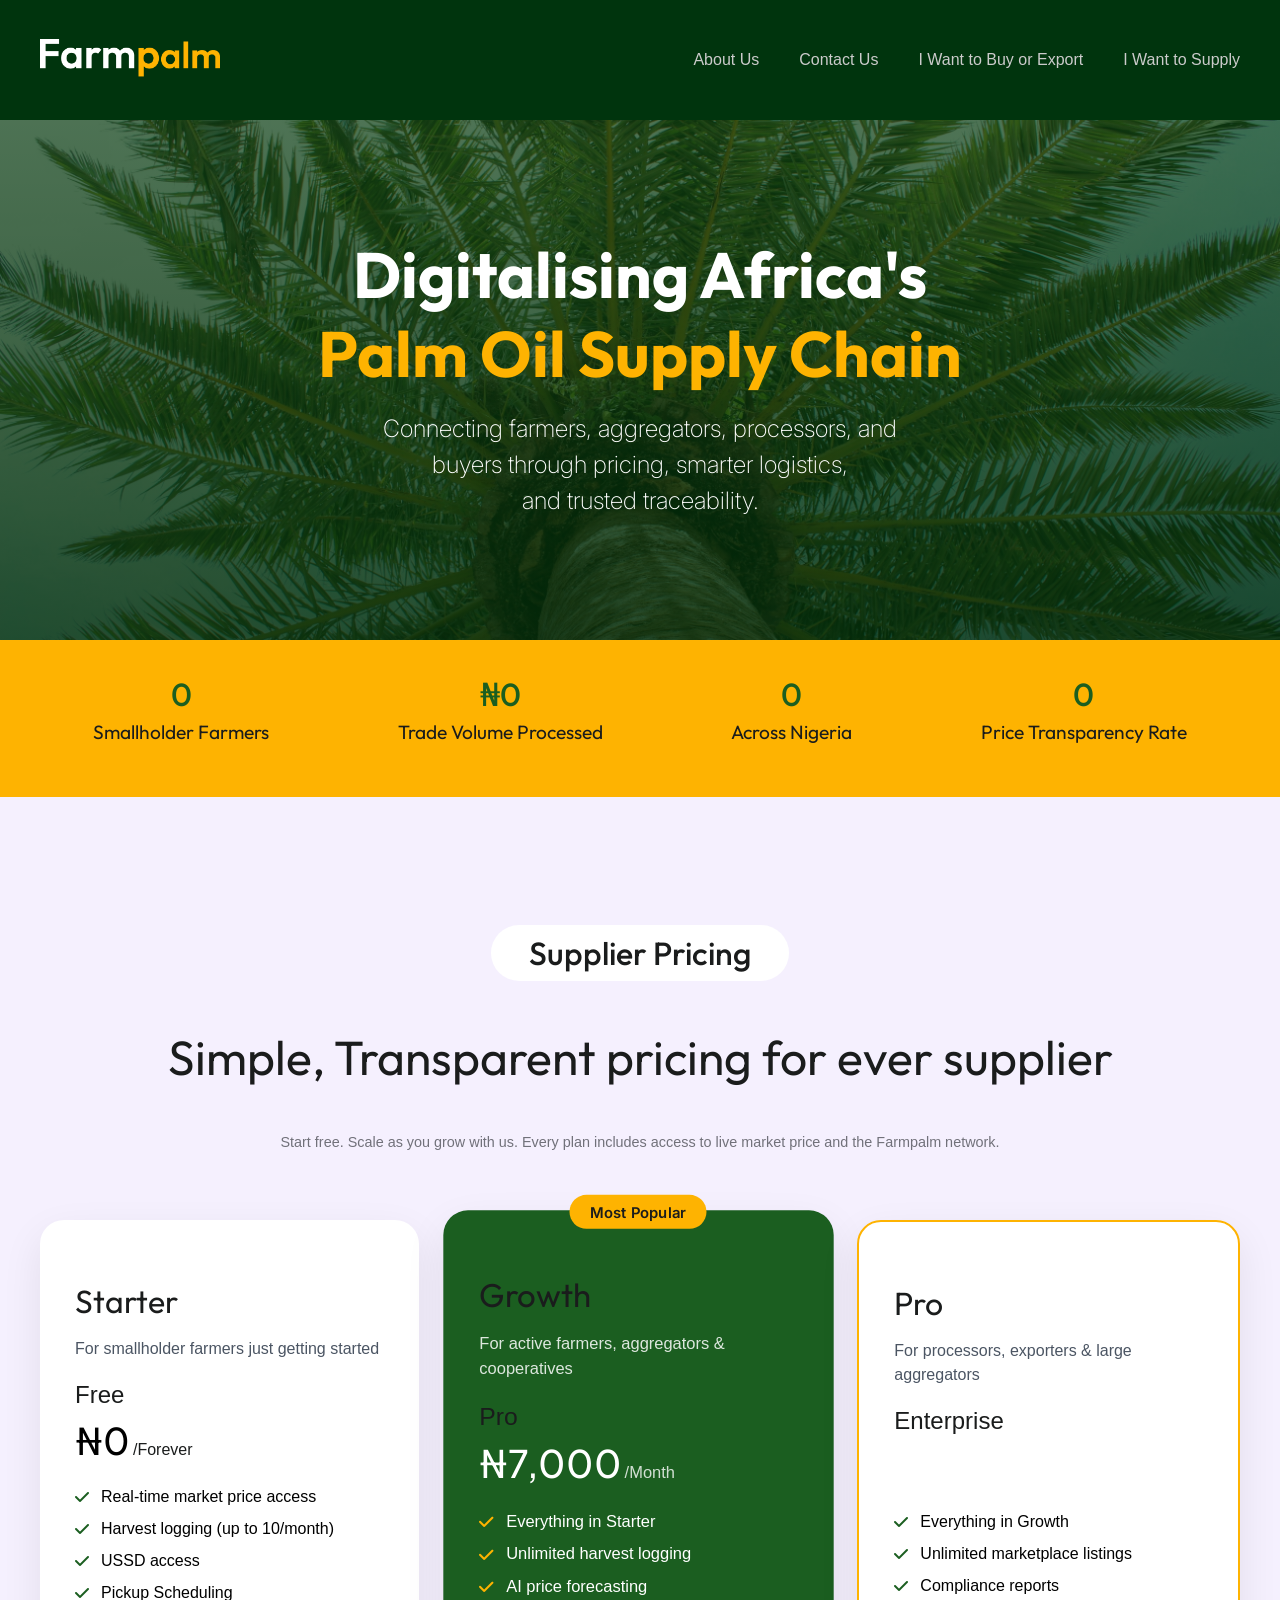
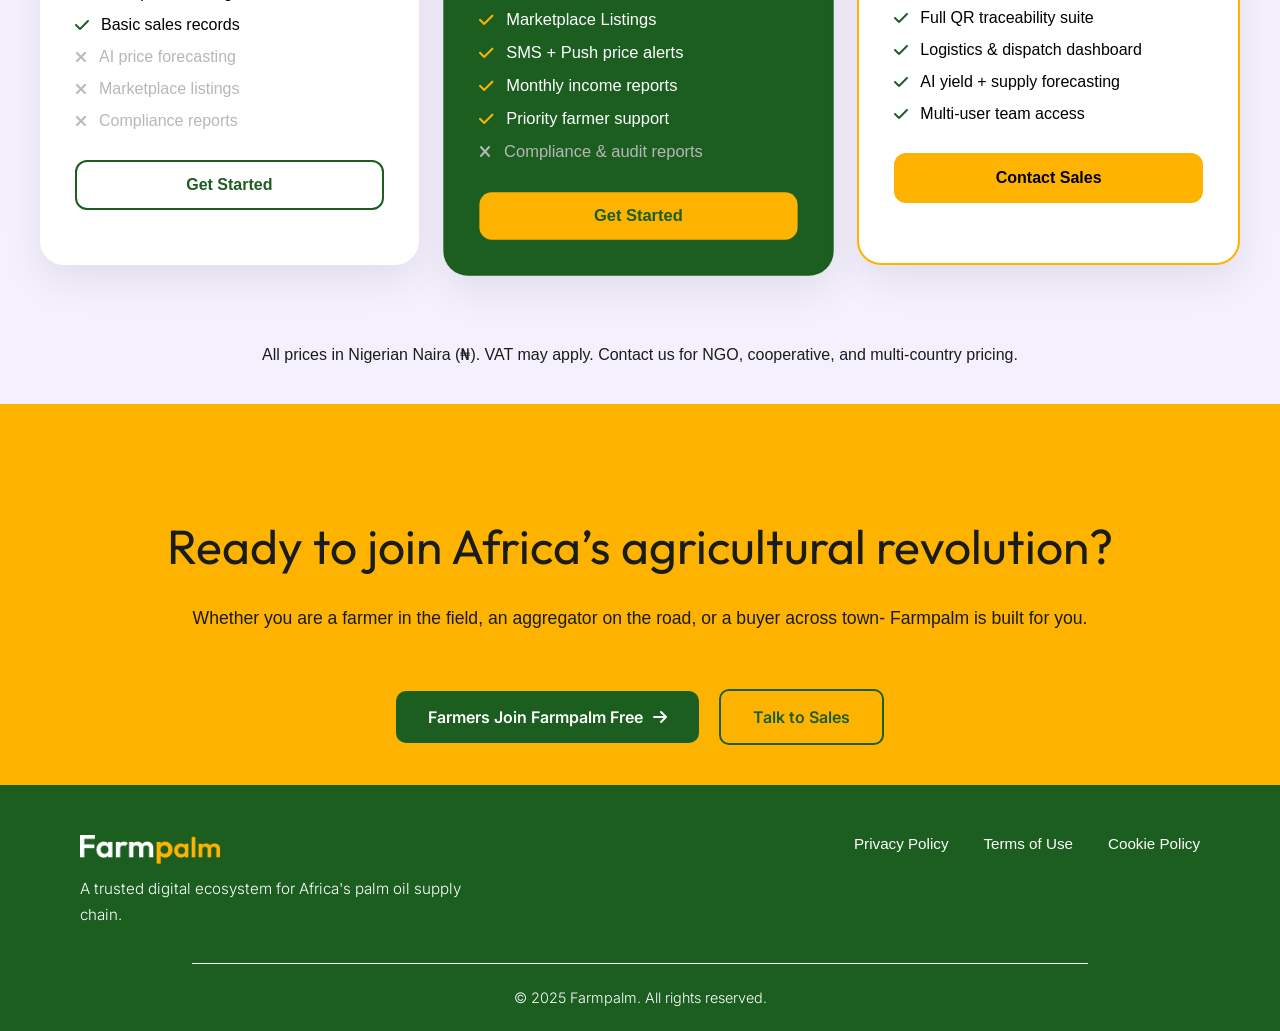
==== index.html @ 20518942 "Initial project commit" ====
<!DOCTYPE html>
<html lang="en">
<head>
    <meta charset="UTF-8"/>
    <meta http-equiv="X-UA-Compatible" content="IE-edge">
    <title>Home</title>
    <meta name="viewport" content="width=device-width, initial-scale=1.0">

    
    <link rel="preconnect" href="https://fonts.googleapis.com">
    <link rel="preconnect" href="https://fonts.gstatic.com" crossorigin>
    <link href="https://fonts.googleapis.com/css2?family=Inter:wght@100..900&family=Outfit:wght@100..900&family=Plus+Jakarta+Sans:ital,wght@0,200..800;1,200..800&display=swap" rel="stylesheet">
    <link rel="preload" as="image" href="./assets/images/backgrounds/alkemade-palm-tree-3387205.jpg">

    <link rel="stylesheet" href="https://cdnjs.cloudflare.com/ajax/libs/font-awesome/6.5.1/css/all.min.css">

    <link rel="stylesheet" href="./css/common.css">
    <link rel="stylesheet" href="./css/nav.css">
    <link rel="stylesheet" href="./css/homepage.css">
    <link rel="stylesheet" href="./css/footer.css">

    <script src="./js/nav-loader.js" defer></script>
    <script src="/js/footer-loader.js" defer></script>

</head>
<body>
    <!-- Navigation bar -->
    <div id="navbar"></div>

<!-- Rest of page -->
    <div class="hero-section">
        <div class="top-heading">
            <h1>Digitalising Africa's</h1>
        </div>

        <div class="mid-heading">
            <h1>Palm Oil Supply Chain</h1>
        </div>

        <div class="bottom-heading">
            <h4>Connecting farmers, aggregators, processors, and <br> 
                buyers through pricing, smarter logistics,
                <br> and trusted traceability.
            </h4>
        </div>

    </div>
<!-- 
<div class="features-section">

    <div class="columns-wrapper">

        <a href="./pages/signinbuy.html" class="column">
            <i class="fa-solid fa-truck"></i>
            <p>They Do Deliveries!</p>
            <p>Lorem ipsum dolor sit amet consectetur adipisicing elit.</p>
        </a>

        <a href="./pages/signinsell.html" class="column">
            <i class="fa-solid fa-wifi"></i>
            <p>Networks For Farmers</p>
            <p>Lorem ipsum dolor sit amet consectetur adipisicing elit.</p>
        </a>

        <a href="./pages/market.html" class="column">
            <i class="fa-solid fa-chart-line"></i>
            <p>+100 Palm Oil Sources</p>
            <p>Lorem ipsum dolor sit amet consectetur adipisicing elit.</p>
        </a>

    </div>

</div> -->

<div class="stats-section">

    <div class="stats-wrapper">

        <div class="stat">
            <h2 class="counter" data-target="12000">0</h2>
            <p>Smallholder Farmers</p>
        </div>

        <div class="stat">
            <h2 class="counter money" data-target="4200000000">₦0</h2>
            <p>Trade Volume Processed</p>
        </div>

        <div class="stat">
            <h2 class="counter" data-target="8">0</h2>
            <p>Across Nigeria</p>
        </div>

        <div class="stat">
            <h2 class="counter" data-target="98">0</h2>
            <p>Price Transparency Rate</p>
        </div>

    </div>

</div>


    <div class="payplan">

        <div class="payhead">
            <h6>Supplier Pricing</h6>
        </div>

        <div class="paymain">
            <h1>Simple, Transparent pricing for ever supplier</h1>
        </div>

        <div class="payp1">
            Start free. Scale as you grow with us. Every plan includes access to live market price and the Farmpalm network.
        </div>


<div class="plans-section">

    <!-- STARTER -->

    <div class="plan-card">

        <h2>Starter</h2>

        <p class="plan-desc">
            For smallholder farmers just getting started
        </p>

        <div class="plan-tier">Free</div>

        <div class="plan-price">
            <span class="price">₦0</span>
            <span class="duration">/Forever</span>
        </div>

        <ul class="features">

            <li class="included"><i class="fa-solid fa-check"></i> Real-time market price access</li>

            <li class="included"><i class="fa-solid fa-check"></i> Harvest logging (up to 10/month)</li>

            <li class="included"><i class="fa-solid fa-check"></i> USSD access</li>

            <li class="included"><i class="fa-solid fa-check"></i> Pickup Scheduling</li>

            <li class="included"><i class="fa-solid fa-check"></i> Basic sales records</li>

            <li class="excluded"><i class="fa-solid fa-xmark"></i> AI price forecasting</li>

            <li class="excluded"><i class="fa-solid fa-xmark"></i> Marketplace listings</li>

            <li class="excluded"><i class="fa-solid fa-xmark"></i> Compliance reports</li>

        </ul>

        <a href="./pages/signin.html" class="plan-btn starter-btn">
            Get Started
        </a>

    </div>


    <!-- GROWTH -->

    <div class="plan-card featured">

        <div class="popular-badge">
            Most Popular
        </div>

        <h2>Growth</h2>

        <p class="plan-desc">
            For active farmers, aggregators &amp; cooperatives
        </p>

        <div class="plan-tier">Pro</div>

        <div class="plan-price">
            <span class="price">₦7,000</span>
            <span class="duration">/Month</span>
        </div>

        <ul class="features">

            <li class="included"><i class="fa-solid fa-check"></i> Everything in Starter</li>

            <li class="included"><i class="fa-solid fa-check"></i> Unlimited harvest logging</li>

            <li class="included"><i class="fa-solid fa-check"></i> AI price forecasting</li>

            <li class="included"><i class="fa-solid fa-check"></i> Marketplace Listings</li>

            <li class="included"><i class="fa-solid fa-check"></i> SMS + Push price alerts</li>

            <li class="included"><i class="fa-solid fa-check"></i> Monthly income reports</li>

            <li class="included"><i class="fa-solid fa-check"></i> Priority farmer support</li>

            <li class="excluded"><i class="fa-solid fa-xmark"></i> Compliance &amp; audit reports</li>

        </ul>

        <a href="./pages/signin.html" class="plan-btn">
            Get Started
        </a>

    </div>


    <!-- PRO -->

    <div class="plan-card">

        <h2>Pro</h2>

        <p class="plan-desc">
            For processors, exporters &amp; large aggregators
        </p>

        <div class="plan-tier">Enterprise</div>

        <div class="plan-price empty-space"></div>

        <ul class="features">

            <li class="included"><i class="fa-solid fa-check"></i> Everything in Growth</li>

            <li class="included"><i class="fa-solid fa-check"></i> Unlimited marketplace listings</li>

            <li class="included"><i class="fa-solid fa-check"></i> Compliance reports</li>

            <li class="included"><i class="fa-solid fa-check"></i> Full QR traceability suite</li>

            <li class="included"><i class="fa-solid fa-check"></i> Logistics &amp; dispatch dashboard</li>

            <li class="included"><i class="fa-solid fa-check"></i> AI yield + supply forecasting</li>

            <li class="included"><i class="fa-solid fa-check"></i> Multi-user team access</li>

        </ul>

        <a href="./pages/contact.html" class="plan-btn enterprise-btn">
            Contact Sales
        </a>

    </div>


</div>

    <div class="vat-p">
        All prices in Nigerian Naira (₦). VAT may apply. Contact us for NGO, cooperative, and multi-country pricing.
    </div>


<div class="invite-container">

    <div class="invite-head">
        <h1>Ready to join Africa’s agricultural revolution?</h1>

        <p>Whether you are a farmer in the field, an aggregator on the road, or a buyer across town- Farmpalm is built for you. </p>

    </div>

    <div class="invite-buttons">
        <a href="./pages/farminfo.html" class="invite-btn join-btn">
            Farmers Join Farmpalm Free
            <i class="fa-solid fa-arrow-right"></i>
        </a>

        <a href="./pages/contact.html" class="invite-btn sales-btn">
            Talk to Sales
        </a>
    </div>
     


</div>

<div id="footer"></div>


    <!-- <div>
        <h1 class="location"> Palm Oil Farmers Near You</h1> 
        </a>
    </div>

    <div>
        <iframe src="https://www.google.com/maps/embed?pb=!1m18!1m12!1m3!1d3327.076840823229!2d-111.92914278976677!3d33.49937787325903!2m3!1f0!2f0!3f0!3m2!1i1024!2i768!4f13.1!3m3!1m2!1s0x872b0bbdbed13a73%3A0xfab78c0f014377d8!2sDiego%20Pops!5e0!3m2!1sen!2sna!4v1779586769829!5m2!1sen!2sna" width="100%" height="450" style="border:0;" allowfullscreen="" loading="lazy" referrerpolicy="no-referrer-when-downgrade"></iframe>
    </div> -->

    
</body>
</html>
---- css/common.css ----
/* Common styles */
body{
    margin: 0px !important; 
    font-family: "Roboto", sans-serif;

}

h1, h2, h3, h4, h5, h6{
    font-family: "Roboto Slab", serif;
}
---- css/nav.css ----
/* NAV WRAPPER */
.navigation-wrapper {
    height: 120px;
    background-color: #00340d;

    display: flex;
    justify-content: space-between;
    align-items: center;

    padding: 0 40px;
}

/* LEFT: LOGO */
.left-column {
    display: flex;
    align-items: center;
}

.left-column .logo img {
    width: 180px;
    height: auto;
}

/* RIGHT: MENU */
.right-column {
    display: flex;
    align-items: center;
}

/* MENU LAYOUT */
.links-wrapper {
    display: flex;
    gap: 40px; /* reduce from 90px */
    align-items: center;
    flex-wrap: wrap;
}

/* LINKS */
.nav-link a {
    font-family: "Ubuntu Condensed", sans-serif;
    color: #cbcbcb;
    text-decoration: none;
    transition: 0.3s;
    font-size: 1rem;
}

.nav-link a:hover {
    color: #cea135;
    letter-spacing: 1px;
}

.nav-link a.active-nav {
    color: #cea135;
    letter-spacing: 1px;
}

/* =========================
   Dropdown Base
========================= */

.dropdown{
    position: relative;
}

/* Dropdown Box */
.dropdown-menu{
    position: absolute;
    top: 120%;
    left: 0;

    min-width: 190px;

    background-color: #FFFFFF;

    display: flex;
    flex-direction: column;

    padding: 10px 10px 10px 10px;

    border-radius: 12px;

    box-shadow: 0px 10px 25px rgba(0,0,0,0.12);

    opacity: 0;
    visibility: hidden;

    transform: translateY(10px);

    transition: 0.25s ease;

    z-index: 999;
}

/* Dropdown Links */
.dropdown-menu a{
    color: #1A1C1C;

    text-decoration: none;

    font-family: "Poppins", sans-serif;
    font-size: 0.95rem;
    font-weight: 400;

    display: block;  /*important to keep */
    width: 100%;     /*corrected the menu width */
    box-sizing: border-box;   /*padding within width*/


}

/* Hover Effect of Dropdown Menu */
.dropdown-menu a:hover{
    background-color: #f5f5f5;
    color: #feb301;
    border-radius: 15px;
    padding-left: 10px;

    transform: translateX(6px);

}

/* Show Dropdown Menu */
.dropdown:hover .dropdown-menu{
    opacity: 1;
    visibility: visible;

    transform: translateY(0);
}

.links-wrapper .dropdown:last-child .dropdown-menu{
    left: auto;
    right: 0;
}


/* =========================
   Nested Dropdown menu
========================= */

/* Supplier Market section title */
.dropdown-heading {
    color: #1A1C1C;
    font-family: "Poppins", sans-serif;
    font-size: 0.95rem;
    font-weight: 600;

    padding: 2px 18px 6px 18px;

    letter-spacing: 0.5px;

    cursor: default;
}

/* Slight indentation for sub-items */
.dropdown-section a {
    padding-left: 26px;
}

.dropdown-section a:hover {
    transform: translateX(6px);
    padding-left: 5px;
    border-radius: 20px;
}


/* Divider */
.dropdown-divider {
    height: 1.5px;
    background: #e8e8e8;
    margin: 8px 0;
    padding-left: 10px;
}

/* HAMBURGER HIDDEN On Desktop */
.hamburger {
    display: none;
    font-size: 1.8rem;
    color: white;
    cursor: pointer;
}


/* =========================
   FLOATING NAV BUTTON
========================= */

.floating-nav-btn{
    position: fixed;
    right: 24px;
    bottom: 24px;

    width: 58px;
    height: 58px;

    border-radius: 50%;

    background: #1B5E20;
    color: #FFFFFF;

    display: flex;
    align-items: center;
    justify-content: center;

    font-size: 1.3rem;

    box-shadow: 0 8px 20px rgba(0,0,0,0.25);

    cursor: pointer;

    z-index: 9999;

    opacity: 0;
    visibility: hidden;

    transition: all 0.3s ease;
}

.floating-nav-btn.show{
    opacity: 1;
    visibility: visible;
}

.floating-nav-btn:hover{
    transform: translateY(-3px);
}


/* =========================
   FLOATING MENU CONTAINER
========================= */

.floating-menu{
    position: fixed;
    right: 24px;
    bottom: 90px;

    width: 260px;

    background: #d9d9d9;
    border-radius: 14px;

    padding: 16px;

    display: flex;
    flex-direction: column;
    gap: 12px;

    transform: scale(0.95);
    opacity: 0;
    visibility: hidden;

    transition: all 0.25s ease;

    z-index: 9998;


}

.floating-menu.show{
    opacity: 1;
    visibility: visible;
    transform: scale(1);
}


/* =========================
   MAIN LINKS
========================= */

.floating-menu a{
    color: #00340d;
    text-decoration: none;

    font-family: "Poppins", sans-serif;
    font-size: 0.9rem;

    opacity: 0.95;

    transition: all 0.25s ease;
}

.floating-menu a:hover{
    opacity: 1;
    transform: translateX(6px);
    color: #FEB301;
}


/* =========================
   DROPDOWN GROUPS
========================= */

.floating-group{
    display: flex;
    flex-direction: column;
    gap: 6px;
}

.floating-parent{
    color: #1A1C1C;

    font-family: "Poppins", sans-serif;
    font-size: 0.95rem;
    font-weight: 500;

    padding: 6px 0;

    cursor: default;
}

.floating-submenu{
    display: flex;
    flex-direction: column;
    gap: 8px;

    padding-left: 12px;

    border-left: 2px solid rgba(255,255,255,0.25);
}

.floating-submenu a{
    font-size: 0.85rem;
    opacity: 0.9;
}

.floating-submenu a:hover{
    opacity: 1;
}

/* MOBILE MENU DEFAULT STATE */
@media (max-width: 768px) {

    .hamburger {
        display: block;
    }

    .right-column {
        display: none; /* hide menu initially */
        width: 100%;
    }

    .right-column.active {
        display: flex;
        flex-direction: column;
    }

    .links-wrapper {
        flex-direction: column;
        gap: 15px;
        background-color: #00340d;
        width: 100%;
        padding: 20px 0;
        text-align: center;
    }

    .navigation-wrapper {
        flex-direction: row;
        justify-content: space-between;
        align-items: center;
        height: auto;
    }
}




/* Layout for Other Screens */

/* =========================
   Tablet
========================= */
@media (max-width: 1024px) {
    .navigation-wrapper {
        padding: 0 20px;
    }

    .links-wrapper {
        gap: 20px;
    }

    .left-column .logo img {
        width: 140px;
    }
}

/* =========================
   Mobile Phone
/* ========================= */

@media (max-width: 768px) {

    .hamburger {
        display: block;
    }

    .navigation-wrapper {
        min-height: 120px;
        padding: 0 20px;
    }

    .right-column {
        position: absolute;
        top: 120px;
        left: 0;

        width: 100%;

        background: #00340d;

        max-height: 0;

        overflow: hidden;

        transition: max-height 0.35s ease;
    }

    .right-column.active {
        max-height: 700px;
    }

    .links-wrapper {
        flex-direction: column;

        gap: 4px;

        padding: 10px 0;

        text-align: center;
    }

    .nav-link {
        width: 100%;
    }

    .nav-link a {
        display: block;
        padding: 10px 0;
    }

    .dropdown-menu {
        position: static;

        background-color: #014b13;

        box-shadow: none;

        border-radius: 8px;

        margin-top: 4px;

        max-height: 0;

        overflow: hidden;

        transition: max-height 0.3s ease;
    }

    .dropdown-menu a {
        color: white;

        padding: 8px 14px;

        font-size: 0.9rem;
    }

    .dropdown:hover .dropdown-menu {
        max-height: 200px;
    }
}
---- css/homepage.css ----
/* Hero section style */
.hero-section{
    background-image:
    linear-gradient(
        rgba(0, 55, 10, 0.678),
        rgba(0, 45, 9, 0.827)
    ),
    url(../assets/images/backgrounds/alkemade-palm-tree-3387205.jpg);

    min-height: 50vh;

    padding: 35px 20px;

    background-attachment: scroll;
    background-position: center;
    background-repeat: no-repeat;
    background-size: cover;

    display: flex;
    flex-direction: column;
    justify-content: center;
    align-items: center;

    text-align: center;

    gap: 12px;
}

/* Remove default margins */
.hero-section h1,
.hero-section h4{
    margin: 0;
}

/* Top heading */
.hero-section > .top-heading h1{
    color: #FFFFFF;
    font-family: "Outfit", sans-serif;
    font-size: 64px;
    line-height: 1.05;
}

/* Middle heading */
.hero-section > .mid-heading h1{
    color: #feb301;
    font-family: "Outfit", sans-serif;
    font-size: 64px;
    line-height: 1.05;
}

/* Bottom text */
.hero-section > .bottom-heading h4{
    color: #FFFFFF;
    font-family: "Inter", sans-serif;
    font-size: 24px;
    font-weight: 200;
    line-height: 1.5;

    margin-top: 12px;
}

/* Section Summing up Site Stats */
.stats-section{
    background: #feb301;
    padding: 4px 5px;
    display: flex;
    justify-content: center;
    align-items: center;
}

.stats-wrapper{
    display: flex;
    flex-direction: row;
    gap: 40px;
    justify-content: space-evenly;
    align-items: center;
    width: 100%;
    padding: 30px 0;

}

.stat{
    display: flex;
    flex-direction: column;
    align-items: center;
    text-align: center;
}

.stat h2{
    font-family: "Outfit", sans-serif;
    font-size: 2rem;
    color: #1B5E20;
    margin: 0;
    font-weight: 500;
}

.stat h2.money{
    color:#1B5E20 ; /* green emphasis for revenue */
}

.stat p{
    font-family: "Outfit", sans-serif;
    font-size: 1.2rem;
    color: #1A1C1C;
    margin-top: 6px;
    font-weight: 400;
}

/* payment plan section */

.payplan{
    background-color: #F5F0FE;
    padding-top: 10%;
    align-items: center;
}

.payhead{
    background-color: #FFFFFF;
    display: table;
    padding: 8px 38px;
    border-radius: 40px;
    margin: 0 auto;
    font-family: "Outfit", sans-serif;
}

.payhead h6{
    margin: 0;
    font-size: 2rem;
    font-family: "Outfit", sans-serif;
    font-weight: 500;
    color: #1A1C1C;
}

/* Subtitle & Paragraph Section*/

.paymain h1{
    font-family: "Outfit", sans-serif;
    color: #1A1C1C;
    font-weight: 400;
    font-size: 3rem;
    text-align: center;
    line-height: 1;
    padding-top: 20px;
}

.payp1{
color: #71717A;
text-align: center;
padding-top: 20px;
padding-bottom: 40px;
font-family: "Poppins", sans-serif;
font-size: 0.9rem;
font-weight: 300;
/* max-width: 620px; */
}


.plans-section{
    display: flex;
    justify-content: center;
    align-items: stretch;
    gap: 30px;
    padding: 30px 40px 80px;
    flex-wrap: nowrap;
}

.plan-card{
    background: #ffffff;
    width: 310px;
    padding: 35px;
    border-radius: 24px;
    position: relative;
    box-shadow: 0 15px 40px rgba(0,0,0,.08);
}

.plan-card.featured{
    background: #1B5E20;
    color: white;
    transform: scale(1.03);
}

.popular-badge{
    position: absolute;
    top: -15px;
    left: 50%;
    transform: translateX(-50%);
    background: #FEB301;
    color: #1A1C1C;
    padding: 8px 20px;
    border-radius: 20px;
    font-family: "Inter", sans-serif;
    font-weight: 600;
    font-size: .9rem;
}

.plan-card h2{
    font-family: "Outfit", sans-serif;
    font-size: 2rem;
    margin-bottom: 15px;
    font-weight: 400;
    color: #1A1C1C;
}

.plan-desc{
    color: #4B5563;
    line-height: 1.5;
    margin-bottom: 20px;
    font-family: "Poppins", sans-serif;
}

.featured .plan-desc{
    color: rgba(255,255,255,.85);
}

.plan-tier{
    font-size: 1.5rem;
    font-weight: 400;
    margin-bottom: 8px;
    font-family: "Poppins", sans-serif;
    color: #1A1C1C;
}

.plan-price{
    margin-bottom: 25px;
    font-family: "Plus Jakarta Sans", sans-serif;
}

.price{
    font-size: 2.3rem;
    font-weight: 500;
    font-family: "Plus Jakarta Sans", sans-serif;
}

.duration{
    color: #1A1C1C;
    font-family: "Poppins", sans-serif;
}

.featured .duration{
    color: rgba(255,255,255,.8);
}

.empty-space{
    height: 45px;
}

.features{
    list-style: none;
    padding: 0;
    margin: 0 0 30px 0;
}

.features li{
    margin-bottom: 14px;
    display: flex;
    align-items: center;
    gap: 12px;
    font-family: "Poppins", sans-serif;
    font-weight: 300;
}

.included i{
    color: #1B5E20;
}

.featured .included i{
    color: #FEB301;
}

.excluded{
    color: #B7B7B7;
}

.excluded i{
    color: #B7B7B7;
}

.plan-btn{
    display: block;
    text-align: center;
    text-decoration: none;
    background: #FFFFFF;
    color: #1B5E20;
    padding: 14px;
    border-radius: 12px;
    font-weight: 600;
    outline: #1B5E20;
    transition: .3s;
}

.featured .plan-btn{
    background: #FEB301;
    color: #1B5E20;
}

.plan-btn:hover{
    transform: translateY(-2px);
}

/* Starter Button */

.starter-btn{
    background: #FFFFFF;
    color: #1B5E20;
    border: 2px solid #1B5E20;
}

.starter-btn:hover{
    background: #1B5E20;
    color: #FFFFFF;
}


/* Enterprise Button */

.enterprise-btn{
    background: #FEB301;
    color: #000000;
    border: 2px solid #FEB301;
}

.enterprise-btn:hover{
    background: #e0a000;
    border-color: #e0a000;
}

.plan-card:last-child{
    border: 2px solid #FEB301;
}

.vat-p{
    font-family: "Poppins", sans-serif;
    color: #1A1C1C;
    padding-bottom: 40px;
    text-align: center;
    text-align: center;

    padding-left: 30px;
    padding-right: 30px;
    box-sizing: border-box;
}

/* invite section */

.invite-container{
    background-color: #FEB301;
    padding-top: 60px;
}

.invite-head h1{
    font-family: "Outfit", sans-serif;
    color: #1A1C1C;
    font-weight: 400;
    font-size: 3rem;
    text-align: center;
    padding-top: 20px;
}

.invite-head p{
    font-family: "Poppins", sans-serif;
    font-size: 1.1rem;
    font-weight: 400;
    color: #1A1C1C;
    /* line-height: 1.7;
    max-width: 860px; */
    margin: 20px auto 0 auto;
    text-align: center;
    padding-bottom: 20px;
}

.invite-buttons{
    display: flex;
    justify-content: center;
    align-items: center;
    gap: 20px;
    margin-top: 40px;
    flex-wrap: wrap;   /* stacks nicely on mobile */

    padding-bottom: 40px;
}

.invite-btn{
    display: inline-flex;
    align-items: center;
    justify-content: center;
    gap: 10px;

    padding: 16px 32px;
    border-radius: 10px;
    text-decoration: none;

    font-family: "Inter", sans-serif;
    font-size: 1rem;
    font-weight: 600;

    transition: 0.3s ease;
}

/* Green button */
.join-btn{
    background-color: #1B5E20;
    color: #FFFFFF;
}

.join-btn:hover{
    background-color: #154a19;
    transform: translateY(-2px);
}

/* Yellow button */
.sales-btn{
    background-color: #FEB301;
    color: #1B5E20;
    border: 2px solid #1B5E20;
}

.sales-btn:hover{
    background-color: #e3a200;
    transform: translateY(-2px);
}

/* ==========================================
   Tablet & Mobile
========================================== */

@media (max-width: 768px){

    /* Hero Section */
    .hero-section{
        min-height: 70vh;
        padding: 100px 20px 60px;
    }

    .hero-section > .top-heading h1,
    .hero-section > .mid-heading h1{
        font-size: 2.5rem;
    }

    .hero-section > .bottom-heading h4{
        font-size: 1.1rem;
        line-height: 1.6;
    }

    /* Features */

    .features-section{
        height: auto;
        padding: 40px 0;
    }

    .features-section > .columns-wrapper{
        width: 100%;
        flex-direction: column;
        align-items: center;
    }

    .features-section > .columns-wrapper > .column{
        margin: 20px;
        max-width: 350px;
    }

    /* Statistics */

    .stats-wrapper{
        flex-direction: column;
        gap: 40px;
        padding: 50px 20px;
    }

    /* Pricing Cards */

    .plans-section{
        flex-direction: column;
        align-items: center;
        gap: 60px;   
        /* increase space between stacked cards */
    }

    .plan-card{
        width: 90%;
        max-width: 380px;
    }

    /* Invite Section */

    .invite-head h1{
        font-size: 2rem;
    }

    .invite-head p{
        font-size: 1rem;
        padding: 0 20px;
    }

    .invite-buttons{
        flex-direction: column;
        width: 100%;
    }

    .invite-btn{
        width: 90%;
        max-width: 320px;
    }

    /* Map heading */

    .location{
        font-size: 2rem;
        text-align: center;
        padding: 20px;
    }

    iframe{
        height: 300px;
    }
}


/* ==========================================
   Small Phones
========================================== */

@media (max-width: 480px){

    .hero-section > .top-heading h1,
    .hero-section > .mid-heading h1{
        font-size: 2rem;
    }

    .hero-section > .bottom-heading h4{
        font-size: 0.95rem;
    }

    .paymain h1{
        font-size: 2rem;
        margin-left: 0;
        text-align: center;
        padding: 0 20px;
    }

    .payhead{
        margin-left: 0;
        display: block;
        width: fit-content;
        margin: 0 auto;
    }

    .payp1{
        margin-left: 0;
        text-align: center;
        padding: 20px;
    }
}
---- css/footer.css ----
/* =================
   FOOTER
================= */

.site-footer{
    background:#1B5E20;

    padding:50px 80px 25px;
}

.footer-top{
    display:flex;
    justify-content:space-between;
    align-items:flex-start;

    gap:40px;
}

.footer-brand{
    max-width:400px;
}

.footer-logo{
    width:140px;
    height:auto;

    display:block;

    margin-bottom:12px;
}

.footer-brand p{
    margin:0;

    color:#FFFFFF;

    font-family:"Inter", sans-serif;
    font-size:0.95rem;
    font-weight:300;

    line-height:1.7;
}

.footer-links{
    display:flex;
    gap:35px;

    flex-wrap:wrap;
}

.footer-links a{
    color:#FFFFFF;

    text-decoration:none;

    font-family:"Poppins", sans-serif;
    font-size:0.95rem;

    transition:all 0.25s ease;
}

.footer-links a:hover{
    color:#FEB301;
    transform:translateY(-2px);
}

.footer-divider{
    width:80%;

    height:1px;

    background:#FFFFFF;

    margin:35px auto 25px;
}

.footer-bottom{
    text-align:center;

    color:#FFFFFF;

    font-family:"Inter", sans-serif;
    font-size:0.9rem;
    font-weight:300;
}

/* =================
   TABLET
================= */

@media (max-width: 1024px){

    .site-footer{
        padding:45px 40px 25px;
    }
}

/* =================
   MOBILE
================= */

@media (max-width: 768px){

    .site-footer{
        padding:40px 20px 25px;
    }

    .footer-top{
        flex-direction:column;
        align-items:center;

        text-align:center;
    }

    .footer-brand{
        max-width:100%;
    }

    .footer-logo{
        margin:0 auto 12px;
    }

    .footer-links{
        justify-content:center;
        gap:20px;
    }
}
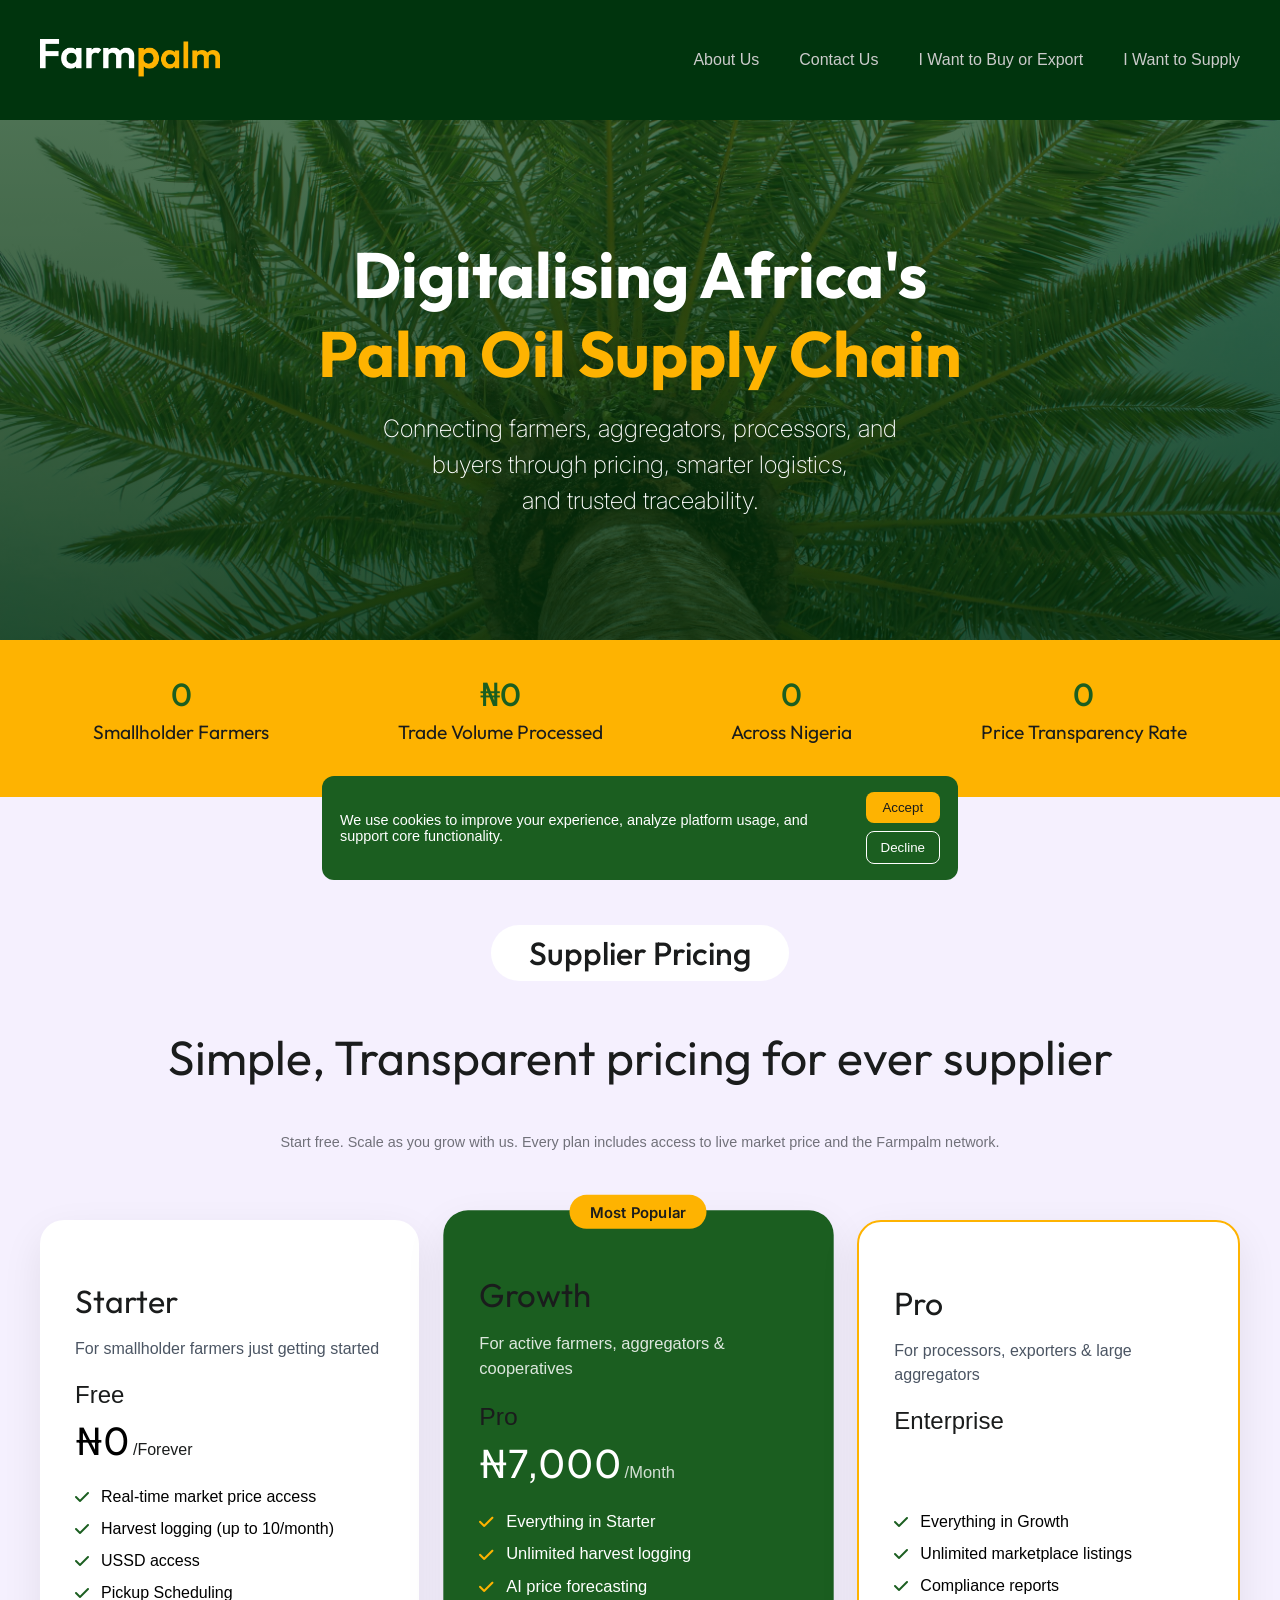
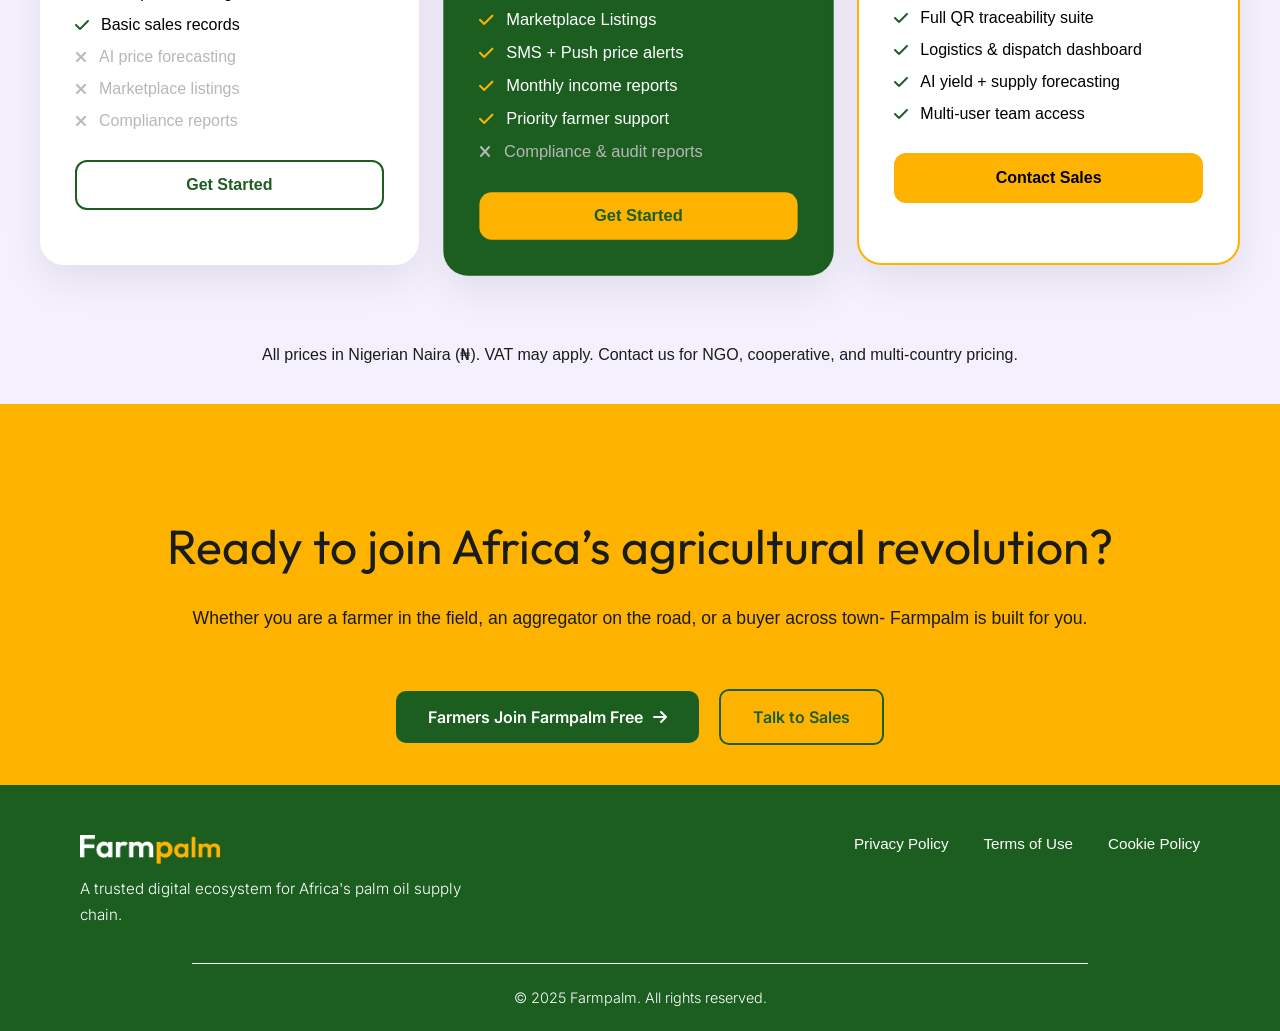
==== commit 40df739f: "Initial commit - Farmpalm frontend" ====
--- a/index.html
+++ b/index.html
@@ -20,7 +20,8 @@
     <link rel="stylesheet" href="./css/footer.css">
 
     <script src="./js/nav-loader.js" defer></script>
-    <script src="/js/footer-loader.js" defer></script>
+      <script src="./js/cookie-loader.js" defer></script>
+    <script src="./js/footer-loader.js" defer></script>
 
 </head>
 <body>
@@ -280,7 +281,11 @@
 
 </div>
 
-<div id="footer"></div>
+    <!-- Cookie Banner Placeholder -->
+    <div id="cookie"></div>
+
+    <!-- Footer Placeholder -->
+    <div id="footer"></div>
 
 
     <!-- <div>
--- a/css/common.css
+++ b/css/common.css
@@ -8,3 +8,58 @@
 h1, h2, h3, h4, h5, h6{
     font-family: "Roboto Slab", serif;
 }
+
+/* Cookie Styling */
+
+.cookie-banner{
+    position: fixed;
+    bottom: 20px;
+    left: 50%;
+    transform: translateX(-50%);
+
+    width: 90%;
+    max-width: 600px;
+
+    background: #1B5E20;
+    color: #FFFFFF;
+
+    padding: 16px 18px;
+    border-radius: 12px;
+
+    display: flex;
+    justify-content: space-between;
+    align-items: center;
+    gap: 15px;
+
+    font-family: "Poppins", sans-serif;
+    font-size: 0.9rem;
+
+    z-index: 99999;
+}
+
+.cookie-actions button{
+    border: none;
+    padding: 8px 14px;
+    border-radius: 8px;
+    cursor: pointer;
+    font-family: "Poppins", sans-serif;
+    font-weight: 500;
+    
+}
+
+.cookie-actions{
+    display: flex;
+    flex-direction: column;
+    gap: 8px;
+}
+
+#acceptCookies{
+    background: #FEB301;
+    color: #1A1C1C;
+}
+
+#declineCookies{
+    background: transparent;
+    border: 1px solid #FFFFFF;
+    color: #FFFFFF;
+}
